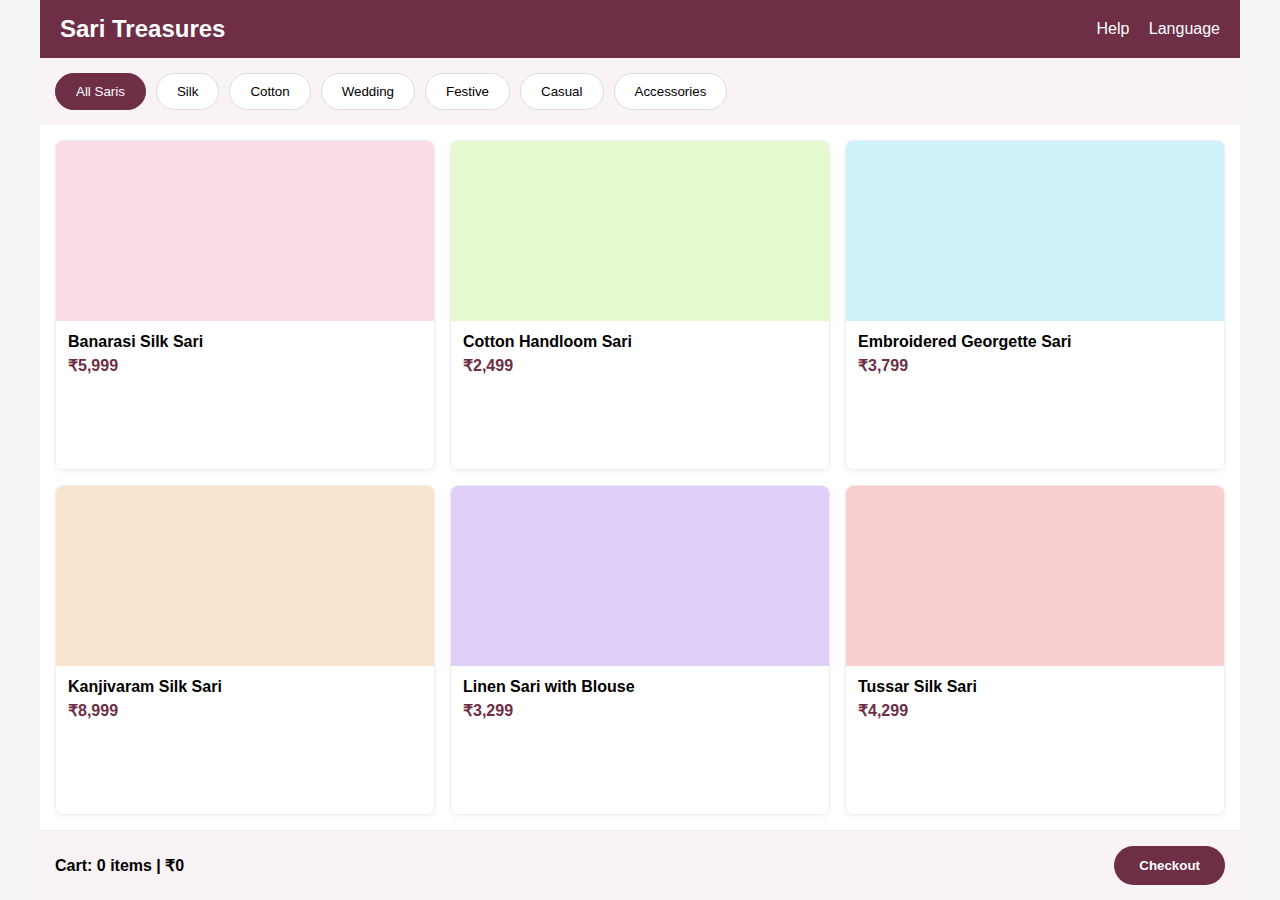
==== index.html @ a9134fd2 "Add files via upload" ====
<!DOCTYPE html>
<html lang="en">
<head>
  <meta charset="UTF-8">
  <title>Sari Treasures - Touch to Begin</title>
  <!-- Meta viewport for responsive design -->
  <meta name="viewport" content="width=device-width, maximum-scale=1.0, user-scalable=no">
  <style>
    * {
      margin: 0;
      padding: 0;
      box-sizing: border-box;
      font-family: 'Segoe UI', Tahoma, Geneva, Verdana, sans-serif;
    }

    body {
      background-color: #f5f5f5;
    }

    .app-container {
      max-width: 1200px;
      height: 100vh; /* Kiosk-like full viewport height */
      margin: 0 auto;
      background-color: white;
      display: flex;
      flex-direction: column;
    }

    .main-content {
      flex-grow: 1;
      display: flex;
      flex-direction: column;
      overflow-y: auto; /* allows vertical scroll inside main content */
    }

    header {
      background-color: #6d2e46;
      color: white;
      padding: 15px 20px;
      display: flex;
      justify-content: space-between;
      align-items: center;
    }

    .logo {
      font-size: 24px;
      font-weight: bold;
    }

    .header-actions span {
      margin-left: 15px;
      font-size: 16px;
      cursor: pointer;
    }

    /*
     * Updated category-nav to wrap items
     * and removed horizontal scroll
     */
    .category-nav {
      display: flex;
      flex-wrap: wrap;  /* allows buttons to move to a new line if needed */
      gap: 10px;        /* spacing between buttons */
      padding: 15px;
      background-color: #f9f3f5;
    }

    .category-btn {
      padding: 10px 20px;
      background-color: white;
      border: 1px solid #ddd;
      border-radius: 20px;
      cursor: pointer;
      transition: all 0.3s;
    }

    .category-btn.active {
      background-color: #6d2e46;
      color: white;
      border: 1px solid #6d2e46;
    }

    .products-grid {
      display: grid;
      grid-template-columns: repeat(3, 1fr);
      gap: 15px;
      padding: 15px;
      flex-grow: 1;
    }

    .product-card {
      border: 1px solid #eee;
      border-radius: 8px;
      overflow: hidden;
      box-shadow: 0 2px 5px rgba(0,0,0,0.05);
      transition: transform 0.3s;
      cursor: pointer;
    }

    .product-card:hover {
      transform: translateY(-5px);
    }

    .product-image {
      height: 180px;
      background-color: #f9f9f9;
      display: flex;
      align-items: center;
      justify-content: center;
      background-size: cover;
      background-position: center;
    }

    .product-info {
      padding: 12px;
    }

    .product-name {
      font-weight: bold;
      margin-bottom: 5px;
    }

    .product-price {
      color: #6d2e46;
      font-weight: bold;
    }

    /*
     * Slide-down animation for quantity control:
     *  - Start at max-height: 0 and opacity: 0
     *  - Transition to max-height: 200px and opacity: 1
     */
    .quantity-control {
      max-height: 0;
      overflow: hidden;
      opacity: 0;
      padding: 10px;
      background-color: #f9f3f5;
      border-top: 1px solid #eee;
      align-items: center;
      justify-content: space-between;
      transition: max-height 0.3s ease, opacity 0.3s ease;
    }

    .quantity-label {
      font-size: 14px;
      color: #444;
    }

    .quantity-buttons {
      display: flex;
      align-items: center;
    }

    .quantity-btn {
      width: 32px;
      height: 32px;
      border-radius: 50%;
      border: 1px solid #ddd;
      background-color: white;
      display: flex;
      align-items: center;
      justify-content: center;
      font-size: 18px;
      cursor: pointer;
    }

    .quantity-btn:hover {
      background-color: #f0f0f0;
    }

    .quantity-value {
      width: 40px;
      text-align: center;
      font-weight: bold;
    }

    .add-cart-btn {
      width: 100%;
      padding: 8px 0;
      margin-top: 10px;
      background-color: #6d2e46;
      color: white;
      border: none;
      border-radius: 4px;
      cursor: pointer;
    }

    .add-cart-btn:hover {
      background-color: #5a2639;
    }

    .cart-summary {
      background-color: #f9f3f5;
      padding: 15px;
      display: flex;
      justify-content: space-between;
      align-items: center;
      border-top: 1px solid #eee;
    }

    .cart-items {
      font-weight: bold;
    }

    .checkout-btn {
      background-color: #6d2e46;
      color: white;
      border: none;
      padding: 12px 25px;
      border-radius: 25px;
      font-weight: bold;
      cursor: pointer;
      transition: background-color 0.3s;
    }

    .checkout-btn:hover {
      background-color: #5a2639;
    }

    .product-card.selected {
      border: 2px solid #6d2e46;
    }

    .product-card.selected .quantity-control {
      max-height: 200px; /* adjust as needed */
      opacity: 1;
      display: flex; /* keep alignment intact */
      flex-direction: column;
    }

    /* Responsive styles for smaller screens */
    @media screen and (max-width: 768px) {
      .products-grid {
        grid-template-columns: repeat(2, 1fr);
      }

      .category-nav {
        padding: 10px;
      }

      .category-btn {
        padding: 8px 15px;
        font-size: 14px;
      }

      .header-actions span {
        font-size: 14px;
      }
    }

    /* Mobile phone styles */
    @media screen and (max-width: 480px) {
      .products-grid {
        grid-template-columns: 1fr;
        gap: 10px;
        padding: 10px;
      }

      .product-image {
        height: 150px;
      }

      .cart-summary {
        flex-direction: column;
        gap: 10px;
      }

      .checkout-btn {
        width: 100%;
      }

      .category-nav {
        padding: 8px;
      }

      .category-btn {
        padding: 6px 12px;
        font-size: 13px;
      }

      .logo {
        font-size: 20px;
      }

      header {
        padding: 10px 15px;
      }

      .quantity-buttons {
        justify-content: center;
        width: 100%;
      }

      .quantity-label {
        text-align: center;
      }
    }
  </style>
</head>
<body>
  <div class="app-container">
    <header>
      <div class="logo">Sari Treasures</div>
      <div class="header-actions">
        <span onclick="showHelp()">Help</span>
        <span onclick="switchLanguage()">Language</span>
      </div>
    </header>

    <div class="main-content">
      <div class="category-nav">
        <button class="category-btn active">All Saris</button>
        <button class="category-btn">Silk</button>
        <button class="category-btn">Cotton</button>
        <button class="category-btn">Wedding</button>
        <button class="category-btn">Festive</button>
        <button class="category-btn">Casual</button>
        <button class="category-btn">Accessories</button>
      </div>

      <div class="products-grid">
        <div class="product-card" data-id="1" data-name="Banarasi Silk Sari" data-price="5999" onclick="toggleProductSelection(this)">
          <div class="product-image" style="background-color: #fadce6;"></div>
          <div class="product-info">
            <div class="product-name">Banarasi Silk Sari</div>
            <div class="product-price">₹5,999</div>
          </div>
          <div class="quantity-control">
            <div class="quantity-label">Select Quantity:</div>
            <div class="quantity-buttons">
              <div class="quantity-btn" onclick="changeQuantity(1, -1); event.stopPropagation();">-</div>
              <div class="quantity-value" id="qty-1">1</div>
              <div class="quantity-btn" onclick="changeQuantity(1, 1); event.stopPropagation();">+</div>
            </div>
            <button class="add-cart-btn" onclick="addToCart(1); event.stopPropagation();">Add to Cart</button>
          </div>
        </div>

        <div class="product-card" data-id="2" data-name="Cotton Handloom Sari" data-price="2499" onclick="toggleProductSelection(this)">
          <div class="product-image" style="background-color: #e6facf;"></div>
          <div class="product-info">
            <div class="product-name">Cotton Handloom Sari</div>
            <div class="product-price">₹2,499</div>
          </div>
          <div class="quantity-control">
            <div class="quantity-label">Select Quantity:</div>
            <div class="quantity-buttons">
              <div class="quantity-btn" onclick="changeQuantity(2, -1); event.stopPropagation();">-</div>
              <div class="quantity-value" id="qty-2">1</div>
              <div class="quantity-btn" onclick="changeQuantity(2, 1); event.stopPropagation();">+</div>
            </div>
            <button class="add-cart-btn" onclick="addToCart(2); event.stopPropagation();">Add to Cart</button>
          </div>
        </div>

        <div class="product-card" data-id="3" data-name="Embroidered Georgette Sari" data-price="3799" onclick="toggleProductSelection(this)">
          <div class="product-image" style="background-color: #cff3fa;"></div>
          <div class="product-info">
            <div class="product-name">Embroidered Georgette Sari</div>
            <div class="product-price">₹3,799</div>
          </div>
          <div class="quantity-control">
            <div class="quantity-label">Select Quantity:</div>
            <div class="quantity-buttons">
              <div class="quantity-btn" onclick="changeQuantity(3, -1); event.stopPropagation();">-</div>
              <div class="quantity-value" id="qty-3">1</div>
              <div class="quantity-btn" onclick="changeQuantity(3, 1); event.stopPropagation();">+</div>
            </div>
            <button class="add-cart-btn" onclick="addToCart(3); event.stopPropagation();">Add to Cart</button>
          </div>
        </div>

        <div class="product-card" data-id="4" data-name="Kanjivaram Silk Sari" data-price="8999" onclick="toggleProductSelection(this)">
          <div class="product-image" style="background-color: #f9e4cf;"></div>
          <div class="product-info">
            <div class="product-name">Kanjivaram Silk Sari</div>
            <div class="product-price">₹8,999</div>
          </div>
          <div class="quantity-control">
            <div class="quantity-label">Select Quantity:</div>
            <div class="quantity-buttons">
              <div class="quantity-btn" onclick="changeQuantity(4, -1); event.stopPropagation();">-</div>
              <div class="quantity-value" id="qty-4">1</div>
              <div class="quantity-btn" onclick="changeQuantity(4, 1); event.stopPropagation();">+</div>
            </div>
            <button class="add-cart-btn" onclick="addToCart(4); event.stopPropagation();">Add to Cart</button>
          </div>
        </div>

        <div class="product-card" data-id="5" data-name="Linen Sari with Blouse" data-price="3299" onclick="toggleProductSelection(this)">
          <div class="product-image" style="background-color: #e0cff9;"></div>
          <div class="product-info">
            <div class="product-name">Linen Sari with Blouse</div>
            <div class="product-price">₹3,299</div>
          </div>
          <div class="quantity-control">
            <div class="quantity-label">Select Quantity:</div>
            <div class="quantity-buttons">
              <div class="quantity-btn" onclick="changeQuantity(5, -1); event.stopPropagation();">-</div>
              <div class="quantity-value" id="qty-5">1</div>
              <div class="quantity-btn" onclick="changeQuantity(5, 1); event.stopPropagation();">+</div>
            </div>
            <button class="add-cart-btn" onclick="addToCart(5); event.stopPropagation();">Add to Cart</button>
          </div>
        </div>

        <div class="product-card" data-id="6" data-name="Tussar Silk Sari" data-price="4299" onclick="toggleProductSelection(this)">
          <div class="product-image" style="background-color: #f9cfcf;"></div>
          <div class="product-info">
            <div class="product-name">Tussar Silk Sari</div>
            <div class="product-price">₹4,299</div>
          </div>
          <div class="quantity-control">
            <div class="quantity-label">Select Quantity:</div>
            <div class="quantity-buttons">
              <div class="quantity-btn" onclick="changeQuantity(6, -1); event.stopPropagation();">-</div>
              <div class="quantity-value" id="qty-6">1</div>
              <div class="quantity-btn" onclick="changeQuantity(6, 1); event.stopPropagation();">+</div>
            </div>
            <button class="add-cart-btn" onclick="addToCart(6); event.stopPropagation();">Add to Cart</button>
          </div>
        </div>
      </div>
    </div>

    <div class="cart-summary">
      <div class="cart-items">Cart: 0 items | ₹0</div>
      <button class="checkout-btn" onclick="checkout()">Checkout</button>
    </div>
  </div>

  <script>
    // Track cart items and totals
    let cart = {
      items: {},
      count: 0,
      total: 0
    };

    // Toggle product selection to show quantity control
    function toggleProductSelection(element) {
      // Deselect all products first
      document.querySelectorAll('.product-card').forEach(card => {
        card.classList.remove('selected');
      });
      // Select current product
      element.classList.add('selected');
    }

    // Change quantity for a product
    function changeQuantity(productId, change) {
      const quantityElement = document.getElementById(`qty-${productId}`);
      let currentQuantity = parseInt(quantityElement.textContent);

      // Make sure quantity doesn't go below 1
      if (currentQuantity + change < 1) return;

      // Update quantity displayed
      currentQuantity += change;
      quantityElement.textContent = currentQuantity;
    }

    // Add product to cart
    function addToCart(productId) {
      const productCard = document.querySelector(`.product-card[data-id="${productId}"]`);
      const productName = productCard.getAttribute('data-name');
      const productPrice = parseInt(productCard.getAttribute('data-price'));
      const quantity = parseInt(document.getElementById(`qty-${productId}`).textContent);

      // Add to cart object
      if (cart.items[productId]) {
        cart.items[productId].quantity += quantity;
      } else {
        cart.items[productId] = {
          name: productName,
          price: productPrice,
          quantity: quantity
        };
      }

      // Update cart totals
      updateCartSummary();

      // Show confirmation
      alert(`Added ${quantity} ${productName} to cart!`);

      // Reset quantity to 1
      document.getElementById(`qty-${productId}`).textContent = "1";

      // Deselect product
      productCard.classList.remove('selected');
    }

    // Update cart summary display
    function updateCartSummary() {
      cart.count = 0;
      cart.total = 0;

      // Calculate totals
      for (const id in cart.items) {
        cart.count += cart.items[id].quantity;
        cart.total += cart.items[id].price * cart.items[id].quantity;
      }

      // Update display
      document.querySelector('.cart-items').textContent =
        `Cart: ${cart.count} items | ₹${cart.total.toLocaleString()}`;
    }

    function checkout() {
      if (cart.count === 0) {
        alert('Your cart is empty. Please add items before checkout.');
      } else {
        alert(`Proceeding to checkout with ${cart.count} items totaling ₹${cart.total.toLocaleString()}`);
        // Here you would navigate to a checkout page
      }
    }

    function showHelp() {
      alert('Help section would appear here');
    }

    function switchLanguage() {
      alert('Language options would appear here');
    }

    // Make category buttons interactive
    document.querySelectorAll('.category-btn').forEach(button => {
      button.addEventListener('click', function() {
        document.querySelector('.category-btn.active').classList.remove('active');
        this.classList.add('active');
      });
    });
  </script>
</body>
</html>
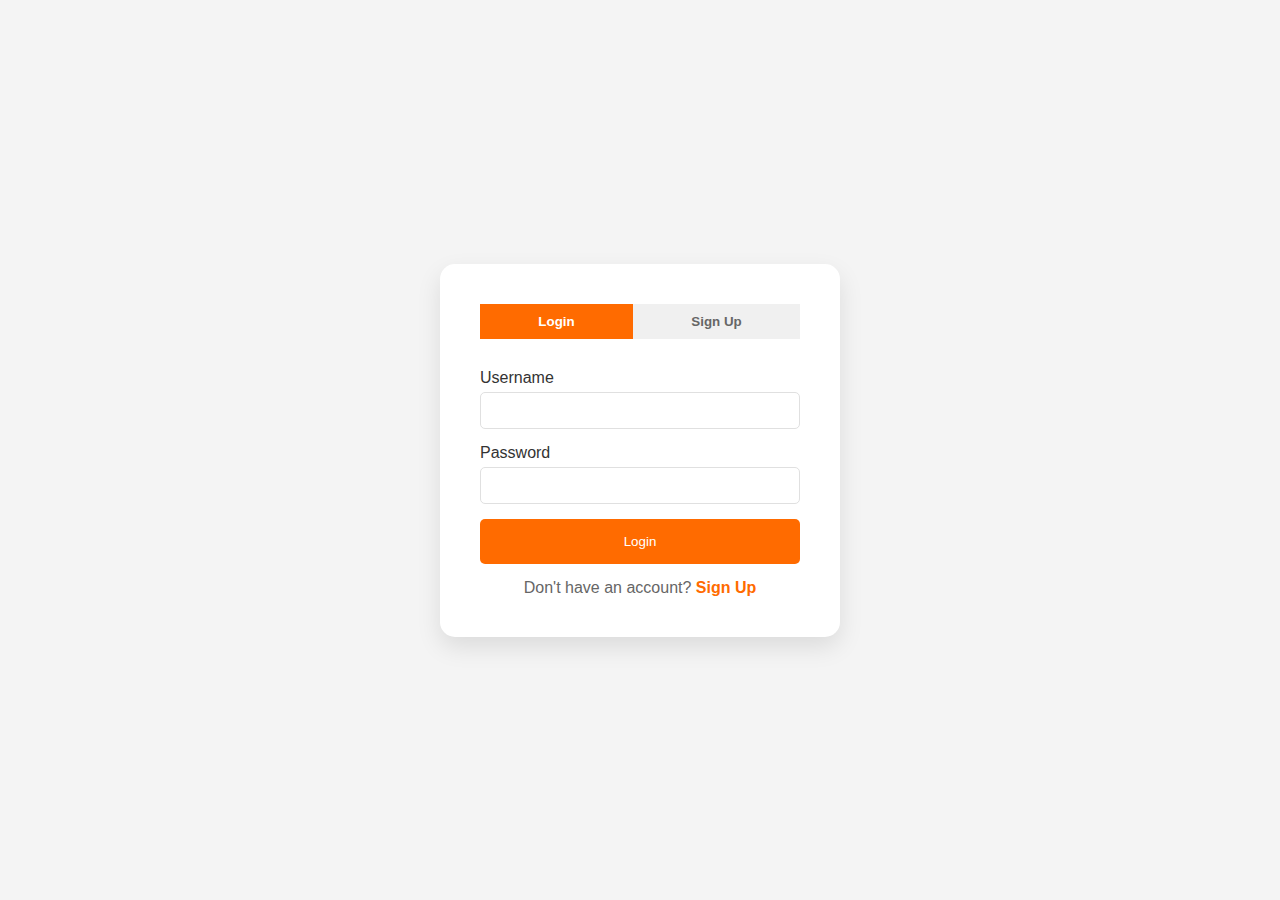
==== commit 33f46405: "Add files via upload" ====
--- a/index.html
+++ b/index.html
@@ -2,535 +2,271 @@
 <html lang="en">
 <head>
   <meta charset="UTF-8">
-  <title>Sari Treasures - Touch to Begin</title>
-  <!-- Meta viewport for responsive design -->
-  <meta name="viewport" content="width=device-width, maximum-scale=1.0, user-scalable=no">
+  <title>Pizza Ordering App - Login & Sign Up</title>
+  <!-- Font Awesome for icons (optional) -->
+  <link rel="stylesheet" 
+        href="https://cdnjs.cloudflare.com/ajax/libs/font-awesome/6.0.0-beta3/css/all.min.css" 
+        integrity="sha512-acVn7tH4FEx1gD3icV6cK8g9zRx5Kkv8Cf8gWZKPY1Zoqs4RFBm8Msc8RLhrj0fUNZK8x2fQnC1pZdv0h3z1Mw==" 
+        crossorigin="anonymous" referrerpolicy="no-referrer" />
   <style>
+    /* RESET & GLOBAL */
     * {
       margin: 0;
       padding: 0;
       box-sizing: border-box;
-      font-family: 'Segoe UI', Tahoma, Geneva, Verdana, sans-serif;
-    }
-
+      font-family: Arial, sans-serif;
+    }
     body {
-      background-color: #f5f5f5;
-    }
-
-    .app-container {
-      max-width: 1200px;
-      height: 100vh; /* Kiosk-like full viewport height */
-      margin: 0 auto;
+      background-color: #f4f4f4;
+      min-height: 100vh;
+    }
+    button {
+      cursor: pointer;
+    }
+    
+    /* LOGIN / SIGNUP SECTION */
+    #login-container {
+      display: flex;
+      justify-content: center;
+      align-items: center;
+      width: 100%;
+      height: 100vh;
+      background-color: #f4f4f4;
+    }
+    .login-box {
       background-color: white;
+      border-radius: 15px;
+      box-shadow: 0 10px 25px rgba(0,0,0,0.1);
+      width: 400px;
+      padding: 40px;
+      text-align: center;
+    }
+    .toggle-buttons {
       display: flex;
-      flex-direction: column;
-    }
-
-    .main-content {
+      margin-bottom: 30px;
+    }
+    .toggle-btn {
       flex-grow: 1;
+      padding: 10px;
+      background-color: #f0f0f0;
+      border: none;
+      font-weight: bold;
+      color: #666;
+      transition: all 0.3s ease;
+    }
+    .toggle-btn.active {
+      background-color: #ff6b00;
+      color: white;
+    }
+    .form-container {
+      display: none;
+    }
+    .form-container.active {
+      display: block;
+    }
+    .form-group {
+      margin-bottom: 15px;
+      text-align: left;
+    }
+    .form-group label {
+      display: block;
+      margin-bottom: 5px;
+      color: #333;
+    }
+    .form-group input {
+      width: 100%;
+      padding: 10px;
+      border: 1px solid #e0e0e0;
+      border-radius: 5px;
+    }
+    .role-selection {
       display: flex;
-      flex-direction: column;
-      overflow-y: auto; /* allows vertical scroll inside main content */
-    }
-
-    header {
-      background-color: #6d2e46;
-      color: white;
-      padding: 15px 20px;
-      display: flex;
-      justify-content: space-between;
-      align-items: center;
-    }
-
-    .logo {
-      font-size: 24px;
-      font-weight: bold;
-    }
-
-    .header-actions span {
-      margin-left: 15px;
-      font-size: 16px;
+      justify-content: center;
+      margin-bottom: 20px;
+    }
+    .role-option {
+      padding: 15px;
+      border: 2px solid #e0e0e0;
+      margin: 0 10px;
+      border-radius: 10px;
       cursor: pointer;
-    }
-
-    /*
-     * Updated category-nav to wrap items
-     * and removed horizontal scroll
-     */
-    .category-nav {
-      display: flex;
-      flex-wrap: wrap;  /* allows buttons to move to a new line if needed */
-      gap: 10px;        /* spacing between buttons */
+      transition: all 0.3s ease;
+      text-align: center;
+    }
+    .role-option.selected {
+      border-color: #ff6b00;
+      background-color: #fff4e6;
+    }
+    .submit-btn {
+      width: 100%;
       padding: 15px;
-      background-color: #f9f3f5;
-    }
-
-    .category-btn {
-      padding: 10px 20px;
-      background-color: white;
-      border: 1px solid #ddd;
-      border-radius: 20px;
-      cursor: pointer;
-      transition: all 0.3s;
-    }
-
-    .category-btn.active {
-      background-color: #6d2e46;
-      color: white;
-      border: 1px solid #6d2e46;
-    }
-
-    .products-grid {
-      display: grid;
-      grid-template-columns: repeat(3, 1fr);
-      gap: 15px;
-      padding: 15px;
-      flex-grow: 1;
-    }
-
-    .product-card {
-      border: 1px solid #eee;
-      border-radius: 8px;
-      overflow: hidden;
-      box-shadow: 0 2px 5px rgba(0,0,0,0.05);
-      transition: transform 0.3s;
-      cursor: pointer;
-    }
-
-    .product-card:hover {
-      transform: translateY(-5px);
-    }
-
-    .product-image {
-      height: 180px;
-      background-color: #f9f9f9;
-      display: flex;
-      align-items: center;
-      justify-content: center;
-      background-size: cover;
-      background-position: center;
-    }
-
-    .product-info {
-      padding: 12px;
-    }
-
-    .product-name {
-      font-weight: bold;
-      margin-bottom: 5px;
-    }
-
-    .product-price {
-      color: #6d2e46;
-      font-weight: bold;
-    }
-
-    /*
-     * Slide-down animation for quantity control:
-     *  - Start at max-height: 0 and opacity: 0
-     *  - Transition to max-height: 200px and opacity: 1
-     */
-    .quantity-control {
-      max-height: 0;
-      overflow: hidden;
-      opacity: 0;
-      padding: 10px;
-      background-color: #f9f3f5;
-      border-top: 1px solid #eee;
-      align-items: center;
-      justify-content: space-between;
-      transition: max-height 0.3s ease, opacity 0.3s ease;
-    }
-
-    .quantity-label {
-      font-size: 14px;
-      color: #444;
-    }
-
-    .quantity-buttons {
-      display: flex;
-      align-items: center;
-    }
-
-    .quantity-btn {
-      width: 32px;
-      height: 32px;
-      border-radius: 50%;
-      border: 1px solid #ddd;
-      background-color: white;
-      display: flex;
-      align-items: center;
-      justify-content: center;
-      font-size: 18px;
-      cursor: pointer;
-    }
-
-    .quantity-btn:hover {
-      background-color: #f0f0f0;
-    }
-
-    .quantity-value {
-      width: 40px;
-      text-align: center;
-      font-weight: bold;
-    }
-
-    .add-cart-btn {
-      width: 100%;
-      padding: 8px 0;
-      margin-top: 10px;
-      background-color: #6d2e46;
+      background-color: #ff6b00;
       color: white;
       border: none;
-      border-radius: 4px;
-      cursor: pointer;
-    }
-
-    .add-cart-btn:hover {
-      background-color: #5a2639;
-    }
-
-    .cart-summary {
-      background-color: #f9f3f5;
-      padding: 15px;
-      display: flex;
-      justify-content: space-between;
-      align-items: center;
-      border-top: 1px solid #eee;
-    }
-
-    .cart-items {
+      border-radius: 5px;
+      transition: background-color 0.3s ease;
+    }
+    .submit-btn:hover {
+      background-color: #e55b00;
+    }
+    .switch-form {
+      margin-top: 15px;
+      color: #666;
+    }
+    .switch-form a {
+      color: #ff6b00;
+      text-decoration: none;
       font-weight: bold;
     }
-
-    .checkout-btn {
-      background-color: #6d2e46;
-      color: white;
-      border: none;
-      padding: 12px 25px;
-      border-radius: 25px;
-      font-weight: bold;
-      cursor: pointer;
-      transition: background-color 0.3s;
-    }
-
-    .checkout-btn:hover {
-      background-color: #5a2639;
-    }
-
-    .product-card.selected {
-      border: 2px solid #6d2e46;
-    }
-
-    .product-card.selected .quantity-control {
-      max-height: 200px; /* adjust as needed */
-      opacity: 1;
-      display: flex; /* keep alignment intact */
-      flex-direction: column;
-    }
-
-    /* Responsive styles for smaller screens */
-    @media screen and (max-width: 768px) {
-      .products-grid {
-        grid-template-columns: repeat(2, 1fr);
-      }
-
-      .category-nav {
-        padding: 10px;
-      }
-
-      .category-btn {
-        padding: 8px 15px;
-        font-size: 14px;
-      }
-
-      .header-actions span {
-        font-size: 14px;
-      }
-    }
-
-    /* Mobile phone styles */
-    @media screen and (max-width: 480px) {
-      .products-grid {
-        grid-template-columns: 1fr;
-        gap: 10px;
-        padding: 10px;
-      }
-
-      .product-image {
-        height: 150px;
-      }
-
-      .cart-summary {
+    
+    /* RESPONSIVE */
+    @media (max-width: 768px) {
+      body {
         flex-direction: column;
-        gap: 10px;
-      }
-
-      .checkout-btn {
-        width: 100%;
-      }
-
-      .category-nav {
-        padding: 8px;
-      }
-
-      .category-btn {
-        padding: 6px 12px;
-        font-size: 13px;
-      }
-
-      .logo {
-        font-size: 20px;
-      }
-
-      header {
-        padding: 10px 15px;
-      }
-
-      .quantity-buttons {
-        justify-content: center;
-        width: 100%;
-      }
-
-      .quantity-label {
-        text-align: center;
       }
     }
   </style>
 </head>
 <body>
-  <div class="app-container">
-    <header>
-      <div class="logo">Sari Treasures</div>
-      <div class="header-actions">
-        <span onclick="showHelp()">Help</span>
-        <span onclick="switchLanguage()">Language</span>
+  <!-- LOGIN / SIGN UP PAGE -->
+  <div id="login-container">
+    <div class="login-box">
+      <div class="toggle-buttons">
+        <button class="toggle-btn active" data-form="login">Login</button>
+        <button class="toggle-btn" data-form="signup">Sign Up</button>
       </div>
-    </header>
-
-    <div class="main-content">
-      <div class="category-nav">
-        <button class="category-btn active">All Saris</button>
-        <button class="category-btn">Silk</button>
-        <button class="category-btn">Cotton</button>
-        <button class="category-btn">Wedding</button>
-        <button class="category-btn">Festive</button>
-        <button class="category-btn">Casual</button>
-        <button class="category-btn">Accessories</button>
+      <!-- Login Form -->
+      <div class="form-container login-form active">
+        <form id="login-form">
+          <div class="form-group">
+            <label for="login-username">Username</label>
+            <input type="text" id="login-username" required>
+          </div>
+          <div class="form-group">
+            <label for="login-password">Password</label>
+            <input type="password" id="login-password" required>
+          </div>
+          <button type="submit" class="submit-btn">Login</button>
+          <div class="switch-form">
+            Don't have an account? <a href="#" class="switch-to-signup">Sign Up</a>
+          </div>
+        </form>
       </div>
-
-      <div class="products-grid">
-        <div class="product-card" data-id="1" data-name="Banarasi Silk Sari" data-price="5999" onclick="toggleProductSelection(this)">
-          <div class="product-image" style="background-color: #fadce6;"></div>
-          <div class="product-info">
-            <div class="product-name">Banarasi Silk Sari</div>
-            <div class="product-price">₹5,999</div>
-          </div>
-          <div class="quantity-control">
-            <div class="quantity-label">Select Quantity:</div>
-            <div class="quantity-buttons">
-              <div class="quantity-btn" onclick="changeQuantity(1, -1); event.stopPropagation();">-</div>
-              <div class="quantity-value" id="qty-1">1</div>
-              <div class="quantity-btn" onclick="changeQuantity(1, 1); event.stopPropagation();">+</div>
-            </div>
-            <button class="add-cart-btn" onclick="addToCart(1); event.stopPropagation();">Add to Cart</button>
+      <!-- Signup Form -->
+      <div class="form-container signup-form">
+        <div class="role-selection">
+          <!-- Role option for store-owner (admin) -->
+          <div class="role-option" data-role="store-owner">
+            <h3>Store Owner</h3>
+            <p>Manage your restaurant</p>
+          </div>
+          <!-- Role option for customer -->
+          <div class="role-option" data-role="customer">
+            <h3>Customer</h3>
+            <p>Order your favorite pizza</p>
           </div>
         </div>
-
-        <div class="product-card" data-id="2" data-name="Cotton Handloom Sari" data-price="2499" onclick="toggleProductSelection(this)">
-          <div class="product-image" style="background-color: #e6facf;"></div>
-          <div class="product-info">
-            <div class="product-name">Cotton Handloom Sari</div>
-            <div class="product-price">₹2,499</div>
-          </div>
-          <div class="quantity-control">
-            <div class="quantity-label">Select Quantity:</div>
-            <div class="quantity-buttons">
-              <div class="quantity-btn" onclick="changeQuantity(2, -1); event.stopPropagation();">-</div>
-              <div class="quantity-value" id="qty-2">1</div>
-              <div class="quantity-btn" onclick="changeQuantity(2, 1); event.stopPropagation();">+</div>
-            </div>
-            <button class="add-cart-btn" onclick="addToCart(2); event.stopPropagation();">Add to Cart</button>
-          </div>
-        </div>
-
-        <div class="product-card" data-id="3" data-name="Embroidered Georgette Sari" data-price="3799" onclick="toggleProductSelection(this)">
-          <div class="product-image" style="background-color: #cff3fa;"></div>
-          <div class="product-info">
-            <div class="product-name">Embroidered Georgette Sari</div>
-            <div class="product-price">₹3,799</div>
-          </div>
-          <div class="quantity-control">
-            <div class="quantity-label">Select Quantity:</div>
-            <div class="quantity-buttons">
-              <div class="quantity-btn" onclick="changeQuantity(3, -1); event.stopPropagation();">-</div>
-              <div class="quantity-value" id="qty-3">1</div>
-              <div class="quantity-btn" onclick="changeQuantity(3, 1); event.stopPropagation();">+</div>
-            </div>
-            <button class="add-cart-btn" onclick="addToCart(3); event.stopPropagation();">Add to Cart</button>
-          </div>
-        </div>
-
-        <div class="product-card" data-id="4" data-name="Kanjivaram Silk Sari" data-price="8999" onclick="toggleProductSelection(this)">
-          <div class="product-image" style="background-color: #f9e4cf;"></div>
-          <div class="product-info">
-            <div class="product-name">Kanjivaram Silk Sari</div>
-            <div class="product-price">₹8,999</div>
-          </div>
-          <div class="quantity-control">
-            <div class="quantity-label">Select Quantity:</div>
-            <div class="quantity-buttons">
-              <div class="quantity-btn" onclick="changeQuantity(4, -1); event.stopPropagation();">-</div>
-              <div class="quantity-value" id="qty-4">1</div>
-              <div class="quantity-btn" onclick="changeQuantity(4, 1); event.stopPropagation();">+</div>
-            </div>
-            <button class="add-cart-btn" onclick="addToCart(4); event.stopPropagation();">Add to Cart</button>
-          </div>
-        </div>
-
-        <div class="product-card" data-id="5" data-name="Linen Sari with Blouse" data-price="3299" onclick="toggleProductSelection(this)">
-          <div class="product-image" style="background-color: #e0cff9;"></div>
-          <div class="product-info">
-            <div class="product-name">Linen Sari with Blouse</div>
-            <div class="product-price">₹3,299</div>
-          </div>
-          <div class="quantity-control">
-            <div class="quantity-label">Select Quantity:</div>
-            <div class="quantity-buttons">
-              <div class="quantity-btn" onclick="changeQuantity(5, -1); event.stopPropagation();">-</div>
-              <div class="quantity-value" id="qty-5">1</div>
-              <div class="quantity-btn" onclick="changeQuantity(5, 1); event.stopPropagation();">+</div>
-            </div>
-            <button class="add-cart-btn" onclick="addToCart(5); event.stopPropagation();">Add to Cart</button>
-          </div>
-        </div>
-
-        <div class="product-card" data-id="6" data-name="Tussar Silk Sari" data-price="4299" onclick="toggleProductSelection(this)">
-          <div class="product-image" style="background-color: #f9cfcf;"></div>
-          <div class="product-info">
-            <div class="product-name">Tussar Silk Sari</div>
-            <div class="product-price">₹4,299</div>
-          </div>
-          <div class="quantity-control">
-            <div class="quantity-label">Select Quantity:</div>
-            <div class="quantity-buttons">
-              <div class="quantity-btn" onclick="changeQuantity(6, -1); event.stopPropagation();">-</div>
-              <div class="quantity-value" id="qty-6">1</div>
-              <div class="quantity-btn" onclick="changeQuantity(6, 1); event.stopPropagation();">+</div>
-            </div>
-            <button class="add-cart-btn" onclick="addToCart(6); event.stopPropagation();">Add to Cart</button>
-          </div>
-        </div>
+        <form id="signup-form">
+          <input type="hidden" id="user-role" name="user-role">
+          <div class="form-group">
+            <label for="signup-username">Username</label>
+            <input type="text" id="signup-username" required>
+          </div>
+          <div class="form-group">
+            <label for="signup-password">Password</label>
+            <input type="password" id="signup-password" required>
+          </div>
+          <div class="form-group">
+            <label for="signup-confirm-password">Confirm Password</label>
+            <input type="password" id="signup-confirm-password" required>
+          </div>
+          <button type="submit" class="submit-btn">Create Account</button>
+          <div class="switch-form">
+            Already have an account? <a href="#" class="switch-to-login">Login</a>
+          </div>
+        </form>
       </div>
-    </div>
-
-    <div class="cart-summary">
-      <div class="cart-items">Cart: 0 items | ₹0</div>
-      <button class="checkout-btn" onclick="checkout()">Checkout</button>
     </div>
   </div>
 
   <script>
-    // Track cart items and totals
-    let cart = {
-      items: {},
-      count: 0,
-      total: 0
-    };
-
-    // Toggle product selection to show quantity control
-    function toggleProductSelection(element) {
-      // Deselect all products first
-      document.querySelectorAll('.product-card').forEach(card => {
-        card.classList.remove('selected');
+    // Toggle between login and signup forms
+    document.querySelectorAll('.toggle-btn').forEach(btn => {
+      btn.addEventListener('click', () => {
+        document.querySelectorAll('.toggle-btn').forEach(b => b.classList.remove('active'));
+        btn.classList.add('active');
+        document.querySelectorAll('.form-container').forEach(form => form.classList.remove('active'));
+        const formToShow = btn.getAttribute('data-form');
+        document.querySelector(`.${formToShow}-form`).classList.add('active');
       });
-      // Select current product
-      element.classList.add('selected');
-    }
-
-    // Change quantity for a product
-    function changeQuantity(productId, change) {
-      const quantityElement = document.getElementById(`qty-${productId}`);
-      let currentQuantity = parseInt(quantityElement.textContent);
-
-      // Make sure quantity doesn't go below 1
-      if (currentQuantity + change < 1) return;
-
-      // Update quantity displayed
-      currentQuantity += change;
-      quantityElement.textContent = currentQuantity;
-    }
-
-    // Add product to cart
-    function addToCart(productId) {
-      const productCard = document.querySelector(`.product-card[data-id="${productId}"]`);
-      const productName = productCard.getAttribute('data-name');
-      const productPrice = parseInt(productCard.getAttribute('data-price'));
-      const quantity = parseInt(document.getElementById(`qty-${productId}`).textContent);
-
-      // Add to cart object
-      if (cart.items[productId]) {
-        cart.items[productId].quantity += quantity;
+    });
+    document.querySelector('.switch-to-signup')?.addEventListener('click', (e) => {
+      e.preventDefault();
+      document.querySelector('.toggle-btn[data-form="signup"]').click();
+    });
+    document.querySelector('.switch-to-login')?.addEventListener('click', (e) => {
+      e.preventDefault();
+      document.querySelector('.toggle-btn[data-form="login"]').click();
+    });
+    
+    // Role selection for signup
+    document.querySelectorAll('.role-option').forEach(option => {
+      option.addEventListener('click', () => {
+        document.querySelectorAll('.role-option').forEach(opt => opt.classList.remove('selected'));
+        option.classList.add('selected');
+        const role = option.getAttribute('data-role');
+        document.getElementById('user-role').value = role;
+      });
+    });
+    
+    // LOGIN FORM
+    document.getElementById('login-form').addEventListener('submit', (e) => {
+      e.preventDefault();
+      const username = document.getElementById('login-username').value;
+      const password = document.getElementById('login-password').value;
+      const users = JSON.parse(localStorage.getItem('users') || '[]');
+      const user = users.find(u => u.username === username && u.password === password);
+      
+      if(user) {
+        if(user.role === "store-owner"){
+          // Redirect store-owner to AdminPage.html
+          window.location.href = "AdminPage.html";
+        } else if(user.role === "customer"){
+          // Redirect customer to CustomerDashboard.html
+          window.location.href = "CustomerDashboard.html";
+        } else {
+          alert("User role not recognized.");
+        }
       } else {
-        cart.items[productId] = {
-          name: productName,
-          price: productPrice,
-          quantity: quantity
-        };
-      }
-
-      // Update cart totals
-      updateCartSummary();
-
-      // Show confirmation
-      alert(`Added ${quantity} ${productName} to cart!`);
-
-      // Reset quantity to 1
-      document.getElementById(`qty-${productId}`).textContent = "1";
-
-      // Deselect product
-      productCard.classList.remove('selected');
-    }
-
-    // Update cart summary display
-    function updateCartSummary() {
-      cart.count = 0;
-      cart.total = 0;
-
-      // Calculate totals
-      for (const id in cart.items) {
-        cart.count += cart.items[id].quantity;
-        cart.total += cart.items[id].price * cart.items[id].quantity;
-      }
-
-      // Update display
-      document.querySelector('.cart-items').textContent =
-        `Cart: ${cart.count} items | ₹${cart.total.toLocaleString()}`;
-    }
-
-    function checkout() {
-      if (cart.count === 0) {
-        alert('Your cart is empty. Please add items before checkout.');
-      } else {
-        alert(`Proceeding to checkout with ${cart.count} items totaling ₹${cart.total.toLocaleString()}`);
-        // Here you would navigate to a checkout page
-      }
-    }
-
-    function showHelp() {
-      alert('Help section would appear here');
-    }
-
-    function switchLanguage() {
-      alert('Language options would appear here');
-    }
-
-    // Make category buttons interactive
-    document.querySelectorAll('.category-btn').forEach(button => {
-      button.addEventListener('click', function() {
-        document.querySelector('.category-btn.active').classList.remove('active');
-        this.classList.add('active');
-      });
+        alert("Invalid credentials.");
+      }
+    });
+    
+    // SIGNUP FORM
+    document.getElementById('signup-form').addEventListener('submit', (e) => {
+      e.preventDefault();
+      const password = document.getElementById('signup-password').value;
+      const confirmPassword = document.getElementById('signup-confirm-password').value;
+      const role = document.getElementById('user-role').value;
+      if(password !== confirmPassword){
+        alert("Passwords do not match");
+        return;
+      }
+      if(!role){
+        alert("Please select a user role");
+        return;
+      }
+      const newUser = {
+        username: document.getElementById('signup-username').value,
+        password: password,
+        role: role
+      };
+      const users = JSON.parse(localStorage.getItem('users') || '[]');
+      users.push(newUser);
+      localStorage.setItem('users', JSON.stringify(users));
+      alert("Account created successfully!");
+      // Switch back to Login form
+      document.querySelector('.toggle-btn[data-form="login"]').click();
     });
   </script>
 </body>
